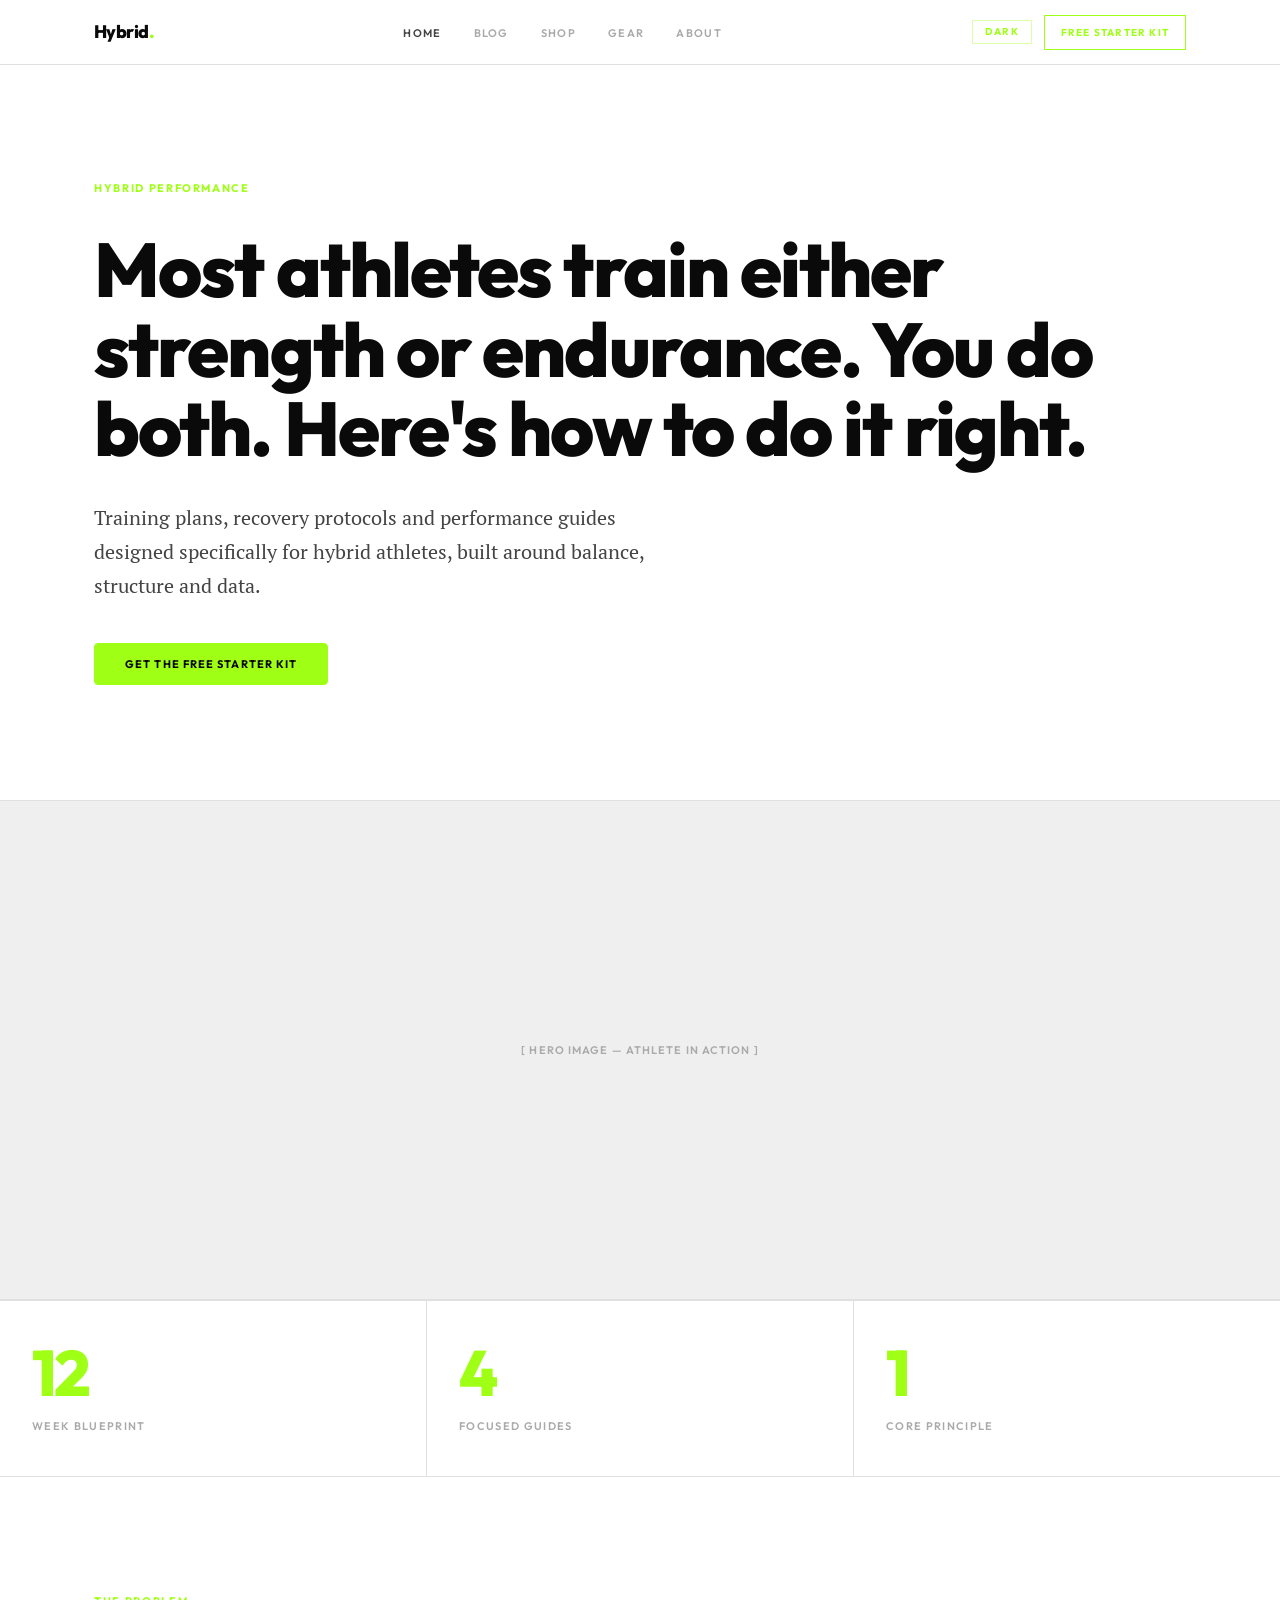
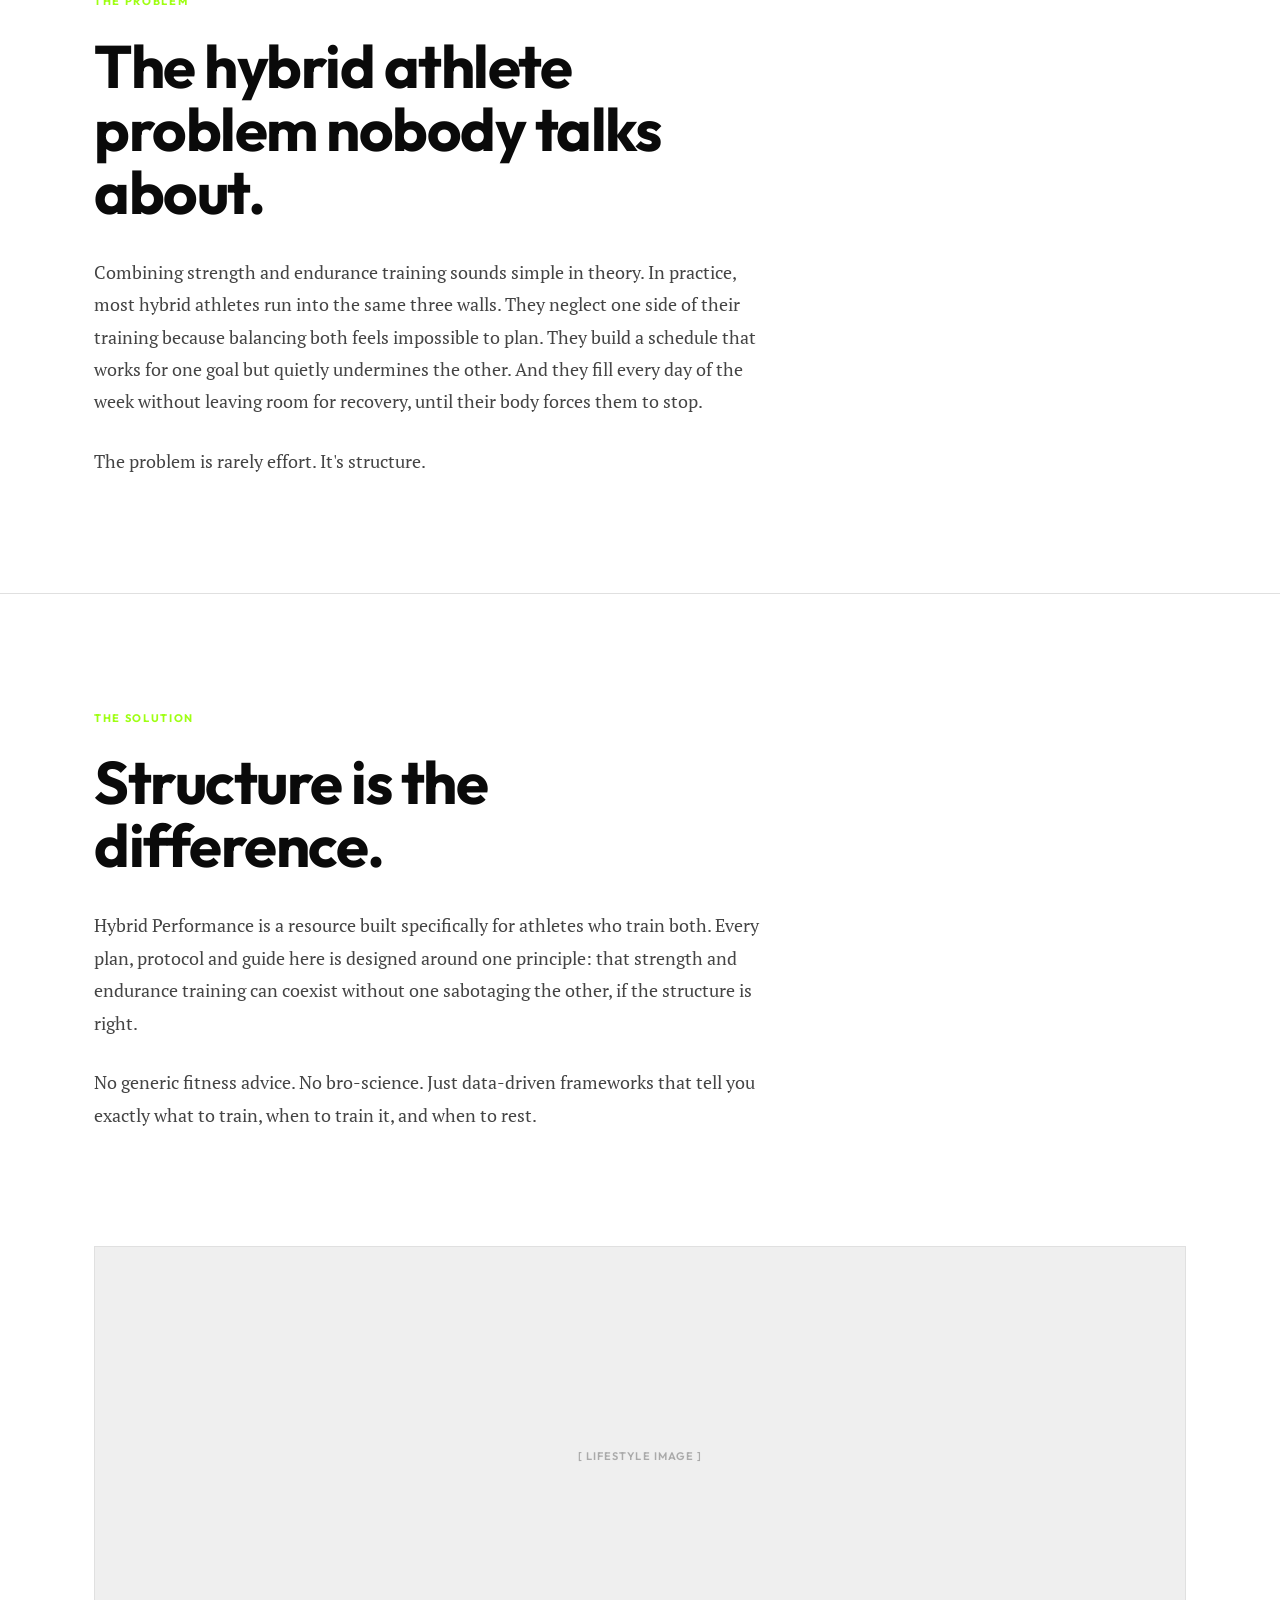
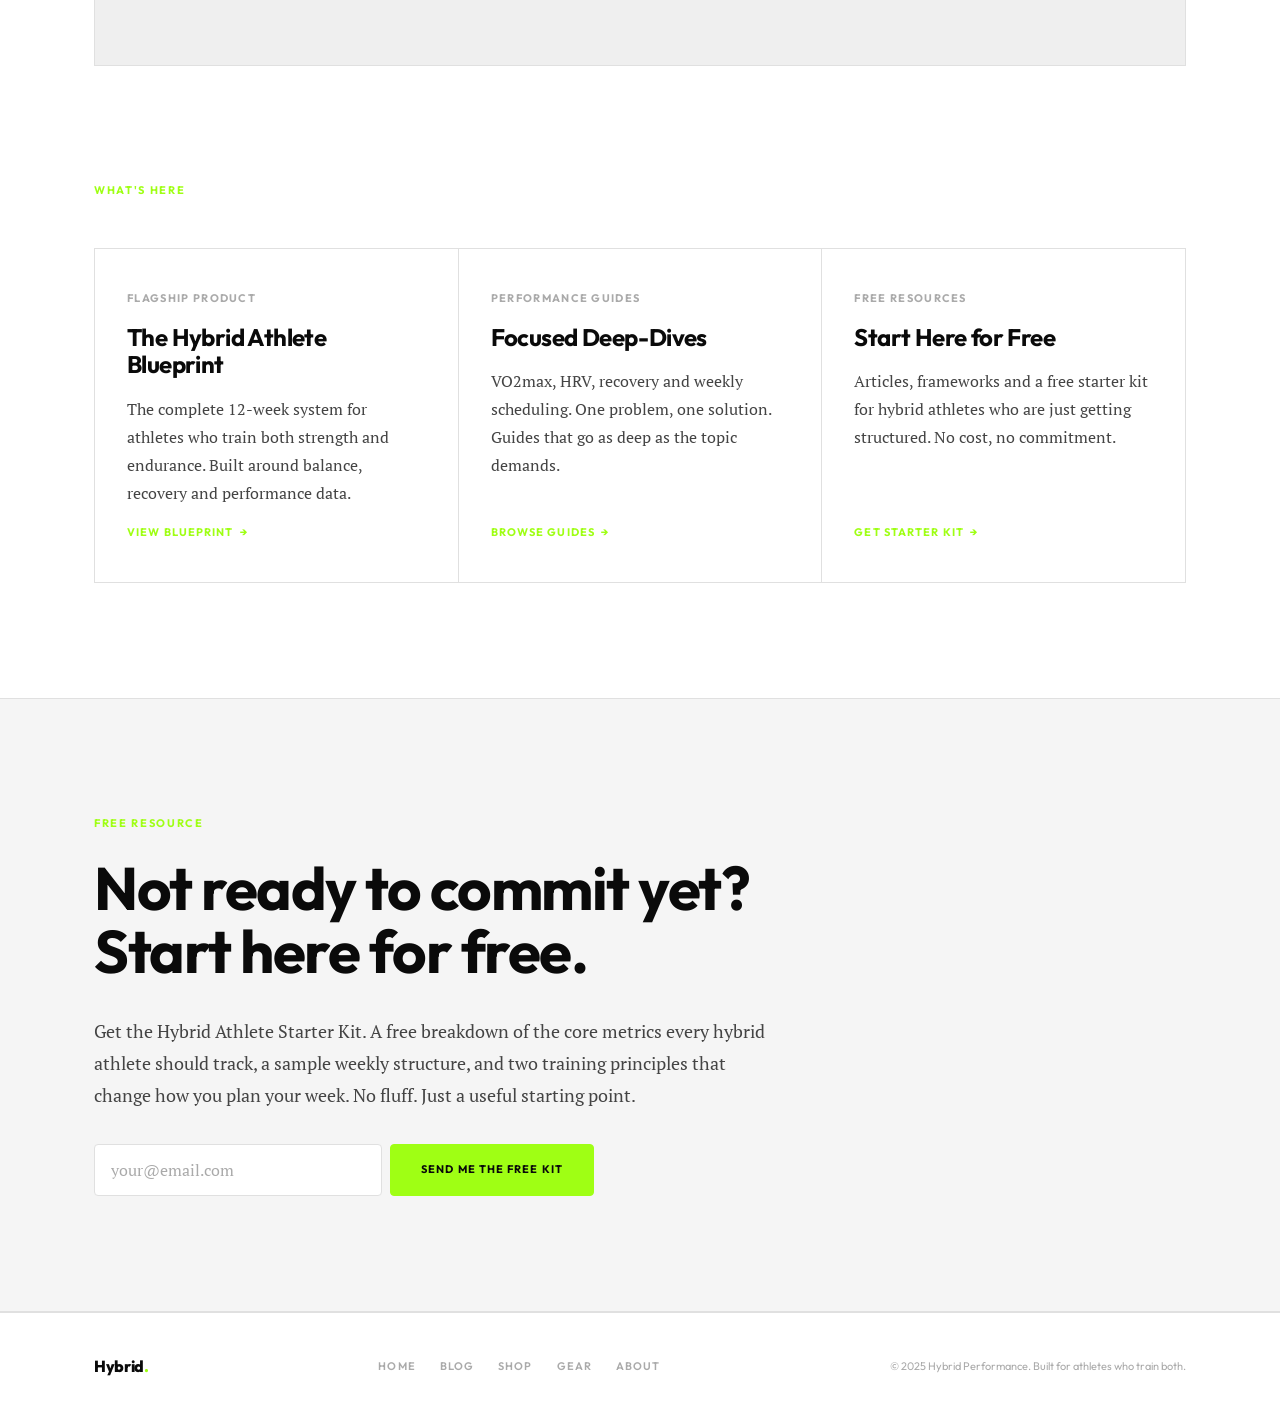
==== index.html @ dfc7a78e "Initial commit: Hybrid Performance website" ====
<!DOCTYPE html>
<html lang="en">
<head>
  <meta charset="UTF-8">
  <meta name="viewport" content="width=device-width, initial-scale=1.0">
  <title>Hybrid Performance — Train Strength & Endurance. Done Right.</title>
  <meta name="description" content="Training plans, recovery protocols and performance guides designed specifically for hybrid athletes. Built around balance, structure and data.">
  <meta name="robots" content="index, follow">
  <meta property="og:title" content="Hybrid Performance — Train Both. Do It Right.">
  <meta property="og:description" content="Training plans, recovery protocols and guides for hybrid athletes who combine strength and endurance.">
  <meta property="og:type" content="website">
  <link rel="canonical" href="https://hybridperformance.co/index.html">
  <link rel="preconnect" href="https://fonts.googleapis.com">
  <link rel="preconnect" href="https://fonts.gstatic.com" crossorigin>
  <link href="https://fonts.googleapis.com/css2?family=Outfit:wght@400;600;700;800&family=PT+Serif:ital,wght@0,400;1,400&display=swap" rel="stylesheet">
  <link rel="stylesheet" href="styles.css">
  <script>if(localStorage.getItem('hp-color-mode')==='dark')document.documentElement.classList.add('dark');</script>
</head>
<body>

  <nav class="nav" aria-label="Main navigation">
    <div class="nav-inner">
      <a href="index.html" class="nav-logo">Hybrid<span>.</span></a>
      <ul class="nav-links" role="list">
        <li><a href="index.html">Home</a></li>
        <li><a href="blog.html">Blog</a></li>
        <li><a href="shop.html">Shop</a></li>
        <li><a href="gear.html">Gear</a></li>
        <li><a href="about.html">About</a></li>
      </ul>
      <div class="nav-right">
        <button class="mode-toggle" aria-label="Toggle color mode">
          <span class="toggle-label-dark">DARK</span>
          <span class="toggle-label-light">LIGHT</span>
        </button>
        <a href="starter-kit.html" class="nav-cta">Free Starter Kit</a>
      </div>
      <button class="hamburger" aria-label="Open menu" aria-expanded="false">
        <span></span><span></span><span></span>
      </button>
    </div>
    <div class="nav-mobile">
      <a href="index.html">Home</a>
      <a href="blog.html">Blog</a>
      <a href="shop.html">Shop</a>
      <a href="gear.html">Gear</a>
      <a href="about.html">About</a>
      <div class="nav-mobile-bottom">
        <button class="mode-toggle" aria-label="Toggle color mode">
          <span class="toggle-label-dark">DARK</span>
          <span class="toggle-label-light">LIGHT</span>
        </button>
        <a href="starter-kit.html" class="nav-cta">Free Starter Kit</a>
      </div>
    </div>
  </nav>

  <!-- HERO -->
  <section class="hero">
    <div class="container">
      <span class="hero-label fade-in">Hybrid Performance</span>
      <h1 class="fade-in fade-in-delay-1">Most athletes train either strength or endurance. You do both. Here's how to do it right.</h1>
      <p class="fade-in fade-in-delay-2">Training plans, recovery protocols and performance guides designed specifically for hybrid athletes, built around balance, structure and data.</p>
      <a href="starter-kit.html" class="btn btn-primary fade-in fade-in-delay-3">Get the Free Starter Kit</a>
    </div>
  </section>

  <!-- HERO IMAGE PLACEHOLDER -->
  <div class="img-placeholder img-placeholder-hero fade-in" style="border-left:none;border-right:none;border-radius:0;">[ Hero Image — athlete in action ]</div>

  <!-- STATS -->
  <div class="stat-row fade-in">
    <div class="stat-item">
      <div class="stat-number">12</div>
      <div class="stat-label">Week Blueprint</div>
    </div>
    <div class="stat-item">
      <div class="stat-number">4</div>
      <div class="stat-label">Focused Guides</div>
    </div>
    <div class="stat-item">
      <div class="stat-number">1</div>
      <div class="stat-label">Core Principle</div>
    </div>
  </div>

  <!-- PROBLEM -->
  <section class="section">
    <div class="container">
      <div class="prose-section fade-in">
        <span class="section-label">The Problem</span>
        <h2>The hybrid athlete problem nobody talks about.</h2>
        <p>Combining strength and endurance training sounds simple in theory. In practice, most hybrid athletes run into the same three walls. They neglect one side of their training because balancing both feels impossible to plan. They build a schedule that works for one goal but quietly undermines the other. And they fill every day of the week without leaving room for recovery, until their body forces them to stop.</p>
        <br>
        <p>The problem is rarely effort. It's structure.</p>
      </div>
    </div>
  </section>

  <hr class="section-divider">

  <!-- SOLUTION -->
  <section class="section">
    <div class="container">
      <div class="prose-section fade-in">
        <span class="section-label">The Solution</span>
        <h2>Structure is the difference.</h2>
        <p>Hybrid Performance is a resource built specifically for athletes who train both. Every plan, protocol and guide here is designed around one principle: that strength and endurance training can coexist without one sabotaging the other, if the structure is right.</p>
        <br>
        <p>No generic fitness advice. No bro-science. Just data-driven frameworks that tell you exactly what to train, when to train it, and when to rest.</p>
      </div>
    </div>
  </section>

  <!-- LIFESTYLE IMAGE PLACEHOLDER -->
  <div class="container fade-in" style="padding-bottom: var(--space-section);">
    <div class="img-placeholder img-placeholder-wide">[ Lifestyle Image ]</div>
  </div>

  <!-- PRODUCT TEASER -->
  <section class="section" style="padding-top:0;">
    <div class="container">
      <span class="section-label fade-in">What's Here</span>
      <div class="card-grid">
        <a href="https://ekinci86.gumroad.com/l/vdzkp" target="_blank" rel="noopener noreferrer" class="card fade-in">
          <span class="card-label">Flagship Product</span>
          <h3>The Hybrid Athlete Blueprint</h3>
          <p>The complete 12-week system for athletes who train both strength and endurance. Built around balance, recovery and performance data.</p>
          <span class="btn-ghost">View Blueprint</span>
        </a>
        <a href="shop.html" class="card fade-in fade-in-delay-1">
          <span class="card-label">Performance Guides</span>
          <h3>Focused Deep-Dives</h3>
          <p>VO2max, HRV, recovery and weekly scheduling. One problem, one solution. Guides that go as deep as the topic demands.</p>
          <span class="btn-ghost">Browse Guides</span>
        </a>
        <a href="starter-kit.html" class="card fade-in fade-in-delay-2">
          <span class="card-label">Free Resources</span>
          <h3>Start Here for Free</h3>
          <p>Articles, frameworks and a free starter kit for hybrid athletes who are just getting structured. No cost, no commitment.</p>
          <span class="btn-ghost">Get Starter Kit</span>
        </a>
      </div>
    </div>
  </section>

  <!-- LEAD MAGNET -->
  <section class="section lead-section">
    <div class="container">
      <div class="prose-section fade-in">
        <span class="section-label">Free Resource</span>
        <h2>Not ready to commit yet? Start here for free.</h2>
        <p>Get the Hybrid Athlete Starter Kit. A free breakdown of the core metrics every hybrid athlete should track, a sample weekly structure, and two training principles that change how you plan your week. No fluff. Just a useful starting point.</p>
        <form class="lead-form" novalidate>
          <input type="email" placeholder="your@email.com" required aria-label="Email address">
          <button type="submit" class="btn btn-primary">Send me the free kit</button>
        </form>
      </div>
    </div>
  </section>

  <footer class="footer">
    <div class="footer-inner">
      <span class="footer-logo">Hybrid<span>.</span></span>
      <nav class="footer-nav" aria-label="Footer navigation">
        <a href="index.html">Home</a>
        <a href="blog.html">Blog</a>
        <a href="shop.html">Shop</a>
        <a href="gear.html">Gear</a>
        <a href="about.html">About</a>
      </nav>
      <span class="footer-copy">© 2025 Hybrid Performance. Built for athletes who train both.</span>
    </div>
  </footer>

  <script src="main.js"></script>
</body>
</html>
---- styles.css ----
/* ===== Custom Properties ===== */
:root {
  --bg-primary: #ffffff;
  --bg-secondary: #f5f5f5;
  --bg-card: #efefef;
  --text-primary: #0a0a0a;
  --text-secondary: #444444;
  --accent: #9fff14;
  --accent-text: #0a0a0a;
  --border: #e0e0e0;
  --text-faint: #aaaaaa;
  --border-strong: #cccccc;
  --nav-bg: rgba(255, 255, 255, 0.96);

  --font-display: 'Outfit', sans-serif;
  --font-body: 'PT Serif', serif;

  --text-xs: 0.6875rem;
  --text-sm: 0.8125rem;
  --text-base: 1rem;
  --text-lg: 1.125rem;
  --text-xl: 1.25rem;
  --text-2xl: 1.5rem;
  --text-3xl: 2rem;
  --text-4xl: clamp(2rem, 3.5vw, 2.75rem);
  --text-5xl: clamp(2.25rem, 5vw, 3.75rem);
  --text-hero: clamp(2.5rem, 6vw, 4.75rem);

  --space-2: 0.5rem;
  --space-3: 0.75rem;
  --space-4: 1rem;
  --space-6: 1.5rem;
  --space-8: 2rem;
  --space-10: 2.5rem;
  --space-12: 3rem;
  --space-16: 4rem;
  --space-20: 5rem;
  --space-section: clamp(5rem, 9vw, 9rem);

  --max-width: 1140px;
  --max-width-text: 680px;
  --duration-fast: 140ms;
  --duration-normal: 280ms;
  --ease-out: cubic-bezier(0.16, 1, 0.3, 1);
}

html.dark {
  --bg-primary: #0a0a0a;
  --bg-secondary: #141414;
  --bg-card: #1a1a1a;
  --text-primary: #f0f0f0;
  --text-secondary: #999999;
  --accent: #9fff14;
  --accent-text: #0a0a0a;
  --border: #2a2a2a;
  --text-faint: #555555;
  --border-strong: #383838;
  --nav-bg: rgba(10, 10, 10, 0.96);
}

/* ===== Reset ===== */
*, *::before, *::after { box-sizing: border-box; margin: 0; padding: 0; }
html { scroll-behavior: smooth; }

body {
  background-color: var(--bg-primary);
  color: var(--text-primary);
  font-family: var(--font-body);
  font-size: var(--text-base);
  line-height: 1.7;
  -webkit-font-smoothing: antialiased;
  -moz-osx-font-smoothing: grayscale;
  transition: background-color 0.2s, color 0.2s;
}

img { max-width: 100%; display: block; }
a { color: inherit; text-decoration: none; }
ul, ol { list-style: none; }

/* ===== Typography ===== */
h1, h2, h3, h4, h5, h6 {
  font-family: var(--font-display);
  line-height: 1.05;
  letter-spacing: -0.025em;
  color: var(--text-primary);
}
h1 { font-size: var(--text-hero); font-weight: 800; }
h2 { font-size: var(--text-5xl); font-weight: 700; }
h3 { font-size: var(--text-3xl); font-weight: 700; }
h4 { font-size: var(--text-xl); font-weight: 600; }

p { font-size: var(--text-base); line-height: 1.75; color: var(--text-secondary); }
strong { color: var(--text-primary); font-weight: 600; }

/* ===== Layout ===== */
.container { max-width: var(--max-width); margin: 0 auto; padding: 0 var(--space-6); }
.section { padding: var(--space-section) 0; }

/* ===== Image Placeholders ===== */
.img-placeholder {
  background-color: var(--bg-card);
  border: 1px solid var(--border);
  display: flex;
  align-items: center;
  justify-content: center;
  font-family: var(--font-display);
  font-size: 11px;
  font-weight: 600;
  letter-spacing: 0.1em;
  text-transform: uppercase;
  color: var(--text-faint);
  user-select: none;
  width: 100%;
  transition: background-color 0.2s, border-color 0.2s;
}
.img-placeholder-hero    { height: 500px; }
.img-placeholder-wide    { height: 420px; }
.img-placeholder-product { height: 200px; }
.img-placeholder-thumb   { aspect-ratio: 16/9; min-height: 180px; }
.img-placeholder-portrait { height: 460px; }
.img-placeholder-article { height: 460px; }
.img-placeholder-inline  { height: 300px; }

/* ===== Nav ===== */
.nav {
  position: fixed; top: 0; left: 0; right: 0; z-index: 100;
  background-color: var(--nav-bg);
  backdrop-filter: blur(14px);
  -webkit-backdrop-filter: blur(14px);
  border-bottom: 1px solid var(--border);
  transition: background-color 0.2s, border-color 0.2s;
}

.nav-inner {
  display: flex; align-items: center; justify-content: space-between;
  height: 64px; max-width: var(--max-width); margin: 0 auto;
  padding: 0 var(--space-6); gap: var(--space-4);
}

.nav-logo {
  font-family: var(--font-display); font-weight: 800;
  font-size: var(--text-lg); letter-spacing: -0.03em;
  color: var(--text-primary); flex-shrink: 0;
}
.nav-logo span { color: var(--accent); }

.nav-links {
  display: flex; gap: var(--space-8); align-items: center;
  flex: 1; justify-content: center;
}
.nav-links a {
  font-family: var(--font-display); font-size: 11px; font-weight: 600;
  color: var(--text-faint); transition: color var(--duration-fast);
  letter-spacing: 0.12em; text-transform: uppercase;
}
.nav-links a:hover { color: var(--text-primary); }
.nav-links a.active { color: var(--text-secondary); }

.nav-right {
  display: flex; align-items: center; gap: var(--space-3); flex-shrink: 0;
}

.mode-toggle {
  background: none; cursor: pointer;
  font-family: var(--font-display); font-size: 10px; font-weight: 700;
  letter-spacing: 0.12em; text-transform: uppercase; color: var(--accent);
  padding: 0.4rem 0.75rem;
  border: 1px solid rgba(159, 255, 20, 0.35);
  transition: background-color var(--duration-fast);
  line-height: 1;
}
.mode-toggle:hover { background-color: rgba(159, 255, 20, 0.1); }

/* In light mode: show "DARK" label. In dark mode: show "LIGHT" label */
.toggle-label-light { display: none; }
.toggle-label-dark  { display: inline; }
html.dark .toggle-label-light { display: inline; }
html.dark .toggle-label-dark  { display: none; }

.nav-cta {
  font-family: var(--font-display); font-size: 10px; font-weight: 700;
  letter-spacing: 0.12em; text-transform: uppercase; color: var(--accent);
  padding: 0.5rem 1rem; border: 1px solid var(--accent);
  transition: background-color var(--duration-fast), color var(--duration-fast);
  white-space: nowrap;
}
.nav-cta:hover { background-color: var(--accent); color: var(--accent-text); }

.hamburger {
  display: none; flex-direction: column; gap: 5px;
  cursor: pointer; padding: var(--space-2); background: none; border: none;
}
.hamburger span {
  display: block; width: 22px; height: 1.5px;
  background-color: var(--text-primary);
  transition: transform var(--duration-normal) var(--ease-out), opacity var(--duration-fast);
}
.hamburger.open span:nth-child(1) { transform: translateY(6.5px) rotate(45deg); }
.hamburger.open span:nth-child(2) { opacity: 0; }
.hamburger.open span:nth-child(3) { transform: translateY(-6.5px) rotate(-45deg); }

.nav-mobile {
  display: none; flex-direction: column;
  background-color: var(--bg-primary); border-top: 1px solid var(--border);
  padding: var(--space-8) var(--space-6) var(--space-6); gap: 0;
  transition: background-color 0.2s;
}
.nav-mobile.open { display: flex; }
.nav-mobile a {
  font-family: var(--font-display); font-size: var(--text-2xl); font-weight: 700;
  color: var(--text-faint); transition: color var(--duration-fast);
  padding: var(--space-4) 0; border-bottom: 1px solid var(--border);
}
.nav-mobile a:hover { color: var(--text-primary); }

.nav-mobile-bottom {
  padding-top: var(--space-6);
  display: flex; gap: var(--space-3); align-items: center;
}

/* ===== Buttons ===== */
.btn {
  display: inline-block; font-family: var(--font-display);
  font-size: 11px; font-weight: 700; letter-spacing: 0.1em;
  text-transform: uppercase; cursor: pointer; line-height: 1;
  white-space: nowrap; padding: 0.9rem 1.875rem; border-radius: 4px;
  transition: filter var(--duration-fast), background-color var(--duration-fast),
              color var(--duration-fast), border-color var(--duration-fast);
  border: 1px solid transparent;
}
.btn-primary { background-color: var(--accent); color: var(--accent-text); border-color: var(--accent); }
.btn-primary:hover { filter: brightness(0.91); }
.btn-outline { background-color: transparent; color: var(--accent); border-color: var(--accent); }
.btn-outline:hover { background-color: var(--accent); color: var(--accent-text); }
.btn-ghost {
  background: none; border: none; border-radius: 0; padding: 0;
  font-family: var(--font-display); font-size: 11px; font-weight: 700;
  letter-spacing: 0.1em; text-transform: uppercase; color: var(--accent);
  display: inline-flex; align-items: center; gap: 0.4rem; cursor: pointer;
}
.btn-ghost::after { content: '→'; }

/* ===== Section label ===== */
.section-label {
  font-family: var(--font-display); font-size: 11px; font-weight: 700;
  letter-spacing: 0.15em; text-transform: uppercase; color: var(--accent);
  margin-bottom: var(--space-6); display: block;
}
.section-divider { border: none; border-top: 1px solid var(--border); }

/* ===== Hero ===== */
.hero { padding: calc(64px + var(--space-section)) 0 var(--space-section); }
.hero-label {
  font-family: var(--font-display); font-size: 11px; font-weight: 700;
  letter-spacing: 0.15em; text-transform: uppercase; color: var(--accent);
  margin-bottom: var(--space-8); display: block;
}
.hero h1 { margin-bottom: var(--space-8); max-width: 20ch; }
.hero p { font-family: var(--font-body); font-size: var(--text-xl); max-width: 54ch; margin-bottom: var(--space-10); line-height: 1.7; }

/* ===== Prose ===== */
.prose-section { max-width: var(--max-width-text); }
.prose-section h2 { margin-bottom: var(--space-8); }
.prose-section p { font-family: var(--font-body); font-size: var(--text-lg); line-height: 1.8; }

/* ===== Stat row ===== */
.stat-row {
  display: grid; grid-template-columns: repeat(3, 1fr);
  gap: 1px; background-color: var(--border);
  border-top: 1px solid var(--border); border-bottom: 1px solid var(--border);
}
.stat-item { background-color: var(--bg-primary); padding: var(--space-10) var(--space-8); transition: background-color 0.2s; }
.stat-number {
  font-family: var(--font-display); font-size: clamp(2.5rem, 5vw, 4rem);
  font-weight: 800; color: var(--accent); letter-spacing: -0.04em; line-height: 1; margin-bottom: var(--space-3);
}
.stat-label { font-family: var(--font-display); font-size: 11px; color: var(--text-faint); text-transform: uppercase; letter-spacing: 0.12em; font-weight: 600; }

/* ===== Card grid (3-col) ===== */
.card-grid {
  display: grid; grid-template-columns: repeat(3, 1fr);
  gap: 1px; background-color: var(--border);
  border: 1px solid var(--border); margin-top: var(--space-12);
}
.card {
  background-color: var(--bg-primary); padding: var(--space-10) var(--space-8);
  display: flex; flex-direction: column; gap: var(--space-4);
  transition: background-color var(--duration-fast);
}
.card:hover { background-color: var(--bg-secondary); }
.card-label {
  font-family: var(--font-display); font-size: 11px; font-weight: 700;
  letter-spacing: 0.12em; text-transform: uppercase; color: var(--text-faint);
}
.card h3 { font-size: var(--text-2xl); line-height: 1.15; }
.card p { flex: 1; font-size: var(--text-base); font-family: var(--font-body); }

/* ===== Product cards ===== */
.product-grid { display: grid; grid-template-columns: repeat(auto-fill, minmax(260px, 1fr)); gap: var(--space-6); }
.product-card {
  background-color: var(--bg-card); border: 1px solid var(--border);
  display: flex; flex-direction: column; overflow: hidden;
  transition: border-color var(--duration-fast);
}
.product-card:hover { border-color: var(--border-strong); }
.product-card-body {
  padding: var(--space-6); display: flex; flex-direction: column; gap: var(--space-4); flex: 1;
}
.product-card-name { font-family: var(--font-display); font-size: var(--text-xl); font-weight: 700; color: var(--text-primary); line-height: 1.2; }
.product-card-desc { font-family: var(--font-body); font-size: var(--text-base); color: var(--text-secondary); flex: 1; line-height: 1.65; }
.product-card-price { font-family: var(--font-display); font-size: var(--text-3xl); font-weight: 800; color: var(--text-primary); letter-spacing: -0.03em; }

/* ===== Lead section ===== */
.lead-section { background-color: var(--bg-secondary); border-top: 1px solid var(--border); border-bottom: 1px solid var(--border); }
.lead-form { display: flex; gap: var(--space-2); max-width: 500px; margin-top: var(--space-8); flex-wrap: wrap; }
.lead-form input[type="email"] {
  flex: 1; min-width: 200px; background-color: var(--bg-primary);
  border: 1px solid var(--border); color: var(--text-primary);
  padding: 0.875rem var(--space-4); font-family: var(--font-body);
  font-size: var(--text-base); outline: none; border-radius: 4px;
  transition: border-color var(--duration-fast);
}
.lead-form input[type="email"]::placeholder { color: var(--text-faint); }
.lead-form input[type="email"]:focus { border-color: var(--accent); }

/* ===== Module list ===== */
.module-list { display: flex; flex-direction: column; gap: 1px; background-color: var(--border); border: 1px solid var(--border); margin-top: var(--space-8); }
.module-item {
  background-color: var(--bg-primary); padding: var(--space-8);
  display: grid; grid-template-columns: 3rem 1fr; gap: var(--space-4); align-items: start;
  transition: background-color var(--duration-fast);
}
.module-item:hover { background-color: var(--bg-secondary); }
.module-number { font-family: var(--font-display); font-size: 11px; font-weight: 700; color: var(--accent); letter-spacing: 0.08em; padding-top: 0.2rem; }
.module-content h4 { font-family: var(--font-display); font-size: var(--text-lg); margin-bottom: var(--space-2); font-weight: 700; color: var(--text-primary); }
.module-content p { font-family: var(--font-body); font-size: var(--text-sm); line-height: 1.7; }

/* ===== For you list ===== */
.for-you-list { display: flex; flex-direction: column; gap: var(--space-4); max-width: var(--max-width-text); margin-top: var(--space-8); }
.for-you-list li { font-family: var(--font-body); font-size: var(--text-lg); color: var(--text-secondary); padding-left: var(--space-8); position: relative; line-height: 1.65; }
.for-you-list li::before { content: ''; position: absolute; left: 0; top: 0.7em; width: 16px; height: 1.5px; background-color: var(--accent); }

/* ===== Notes list ===== */
.notes-list { display: flex; flex-direction: column; gap: var(--space-6); max-width: var(--max-width-text); margin-top: var(--space-8); }
.notes-list li { font-family: var(--font-body); font-size: var(--text-base); color: var(--text-secondary); line-height: 1.8; border-left: 2px solid var(--border); padding-left: var(--space-6); }

/* ===== Price badge ===== */
.price-badge { display: flex; align-items: baseline; gap: var(--space-4); flex-wrap: wrap; margin-bottom: var(--space-10); }
.price-amount { font-family: var(--font-display); font-size: var(--text-5xl); font-weight: 800; color: var(--text-primary); letter-spacing: -0.04em; }
.price-note { font-family: var(--font-display); font-size: var(--text-sm); color: var(--text-faint); }

/* ===== Blog ===== */
.blog-list { border-top: 1px solid var(--border); }
.blog-card { display: block; padding-bottom: var(--space-10); border-bottom: 1px solid var(--border); margin-top: var(--space-10); cursor: pointer; }
.blog-card:first-child { margin-top: 0; padding-top: var(--space-2); }
.blog-card-content { margin-top: var(--space-6); }
.blog-card-label { font-family: var(--font-display); font-size: 11px; font-weight: 700; letter-spacing: 0.12em; text-transform: uppercase; color: var(--accent); margin-bottom: var(--space-3); display: block; }
.blog-card-title { font-family: var(--font-display); font-size: var(--text-2xl); font-weight: 700; line-height: 1.15; letter-spacing: -0.02em; margin-bottom: var(--space-4); color: var(--text-primary); transition: color var(--duration-fast); }
.blog-card:hover .blog-card-title { color: var(--accent); }
.blog-card p { font-family: var(--font-body); font-size: var(--text-base); max-width: 60ch; }

/* ===== Article ===== */
.article-header { padding: calc(64px + var(--space-section)) 0 var(--space-section); border-bottom: 1px solid var(--border); }
.article-meta { display: flex; gap: var(--space-4); margin-bottom: var(--space-8); font-family: var(--font-display); font-size: 11px; font-weight: 700; letter-spacing: 0.1em; text-transform: uppercase; color: var(--text-faint); flex-wrap: wrap; }
.article-meta span:first-child { color: var(--accent); }
.article-header h1 { font-size: clamp(2rem, 4.5vw, 3.25rem); max-width: 22ch; margin-bottom: var(--space-6); }
.article-lead { font-family: var(--font-body); font-size: var(--text-xl); color: var(--text-secondary); max-width: 56ch; line-height: 1.65; }
.article-body { max-width: 680px; padding: var(--space-section) 0; }
.article-body h2 { font-size: var(--text-3xl); margin-top: var(--space-16); margin-bottom: var(--space-6); }
.article-body p { font-family: var(--font-body); font-size: var(--text-lg); line-height: 1.85; margin-bottom: var(--space-6); max-width: none; }
.article-body ul, .article-body ol { margin-bottom: var(--space-6); padding-left: var(--space-6); list-style: disc; }
.article-body li { font-family: var(--font-body); font-size: var(--text-lg); color: var(--text-secondary); line-height: 1.75; margin-bottom: var(--space-2); }

/* ===== Content upgrade ===== */
.content-upgrade { background-color: var(--bg-card); border: 1px solid var(--border); border-left: 3px solid var(--accent); padding: var(--space-8); margin-top: var(--space-16); }
.content-upgrade .section-label { margin-bottom: var(--space-4); }
.content-upgrade h3 { font-size: var(--text-2xl); margin-bottom: var(--space-4); }
.content-upgrade p { font-family: var(--font-body); font-size: var(--text-lg); margin-bottom: var(--space-6); max-width: none; }

/* ===== Page header ===== */
.page-header { padding: calc(64px + var(--space-section)) 0 var(--space-section); border-bottom: 1px solid var(--border); margin-bottom: var(--space-section); }
.page-header h1 { margin-bottom: var(--space-4); }
.page-header p { font-family: var(--font-body); font-size: var(--text-xl); max-width: 52ch; }

/* ===== Product hero ===== */
.product-hero { padding: calc(64px + var(--space-section)) 0 var(--space-section); border-bottom: 1px solid var(--border); margin-bottom: var(--space-section); }
.product-hero h1 { font-size: var(--text-5xl); max-width: 18ch; margin-bottom: var(--space-6); }
.product-hero .subheadline { font-family: var(--font-body); font-size: var(--text-xl); color: var(--text-secondary); max-width: 54ch; margin-bottom: var(--space-10); line-height: 1.65; }

/* ===== Gear ===== */
.gear-section { margin-bottom: var(--space-section); }
.gear-section-header { display: flex; align-items: baseline; gap: var(--space-4); margin-bottom: var(--space-8); padding-bottom: var(--space-4); border-bottom: 1px solid var(--border); }
.gear-section-header h3 { font-size: var(--text-2xl); }
.gear-section-number { font-family: var(--font-display); font-size: 11px; font-weight: 700; letter-spacing: 0.1em; color: var(--text-faint); text-transform: uppercase; }
.gear-grid { display: grid; grid-template-columns: repeat(auto-fill, minmax(240px, 1fr)); gap: var(--space-4); }
.gear-card { background-color: var(--bg-card); border: 1px solid var(--border); padding: var(--space-6); display: flex; flex-direction: column; gap: var(--space-3); transition: border-color var(--duration-fast); }
.gear-card:hover { border-color: var(--border-strong); }
.gear-card-name { font-family: var(--font-display); font-size: var(--text-lg); font-weight: 700; color: var(--text-primary); line-height: 1.2; }
.gear-card-desc { font-family: var(--font-body); font-size: var(--text-sm); color: var(--text-secondary); flex: 1; line-height: 1.65; }
.affiliate-disclaimer { font-family: var(--font-body); font-size: var(--text-xs); color: var(--text-faint); border-top: 1px solid var(--border); padding-top: var(--space-6); margin-top: var(--space-section); line-height: 1.7; }

/* ===== Closing CTA ===== */
.closing-cta { text-align: center; max-width: 580px; margin: 0 auto; padding: var(--space-section) 0; border-top: 1px solid var(--border); }
.closing-cta p { font-family: var(--font-body); font-size: var(--text-xl); margin-bottom: var(--space-10); max-width: none; }

/* ===== About ===== */
.about-body { max-width: var(--max-width-text); }
.about-body p { font-family: var(--font-body); font-size: var(--text-lg); line-height: 1.85; margin-bottom: var(--space-8); max-width: none; }
.about-body p:last-child { margin-bottom: 0; }

/* ===== Starter kit ===== */
.starterkit-page { min-height: 100vh; display: flex; align-items: center; justify-content: center; padding: var(--space-section) var(--space-6); flex-direction: column; gap: var(--space-section); }
.starterkit-inner { max-width: 540px; width: 100%; text-align: center; }
.starterkit-inner .hero-label { display: block; text-align: center; margin-bottom: var(--space-10); }
.starterkit-inner h1 { font-size: clamp(2.5rem, 6vw, 4rem); margin-bottom: var(--space-6); }
.starterkit-inner > p { font-family: var(--font-body); font-size: var(--text-xl); margin-bottom: var(--space-10); max-width: none; }
.starterkit-inner .lead-form { max-width: 100%; justify-content: center; }
.fine-print { font-family: var(--font-display); font-size: 11px; color: var(--text-faint); margin-top: var(--space-4); letter-spacing: 0.05em; }

/* ===== Footer ===== */
.footer { border-top: 1px solid var(--border); padding: var(--space-10) 0; background-color: var(--bg-primary); transition: background-color 0.2s, border-color 0.2s; }
.footer-inner { display: flex; align-items: center; justify-content: space-between; gap: var(--space-6); flex-wrap: wrap; max-width: var(--max-width); margin: 0 auto; padding: 0 var(--space-6); }
.footer-logo { font-family: var(--font-display); font-weight: 800; font-size: var(--text-base); color: var(--text-primary); letter-spacing: -0.02em; }
.footer-logo span { color: var(--accent); }
.footer-nav { display: flex; gap: var(--space-6); }
.footer-nav a { font-family: var(--font-display); font-size: 11px; font-weight: 600; color: var(--text-faint); text-transform: uppercase; letter-spacing: 0.1em; transition: color var(--duration-fast); }
.footer-nav a:hover { color: var(--text-secondary); }
.footer-copy { font-family: var(--font-display); font-size: 11px; color: var(--text-faint); }

/* ===== Fade-in ===== */
.fade-in { opacity: 0; transform: translateY(24px); transition: opacity 0.6s var(--ease-out), transform 0.6s var(--ease-out); }
.fade-in.visible { opacity: 1; transform: translateY(0); }
.fade-in-delay-1 { transition-delay: 0.1s; }
.fade-in-delay-2 { transition-delay: 0.2s; }
.fade-in-delay-3 { transition-delay: 0.3s; }

/* ===== Responsive ===== */
@media (max-width: 900px) {
  .card-grid { grid-template-columns: 1fr; }
  .stat-row { grid-template-columns: 1fr; }
}
@media (max-width: 768px) {
  .nav-links, .nav-right { display: none; }
  .hamburger { display: flex; }
  .module-item { grid-template-columns: 1fr; gap: var(--space-2); }
  .footer-inner { flex-direction: column; align-items: flex-start; gap: var(--space-4); }
  .footer-nav { flex-wrap: wrap; gap: var(--space-4); }
  .img-placeholder-hero { height: 280px; }
  .img-placeholder-article { height: 260px; }
  .img-placeholder-wide { height: 240px; }
}
@media (max-width: 520px) {
  .lead-form { flex-direction: column; }
  .lead-form input, .lead-form .btn { width: 100%; }
  .price-badge { flex-direction: column; align-items: flex-start; }
  .product-grid { grid-template-columns: 1fr; }
}
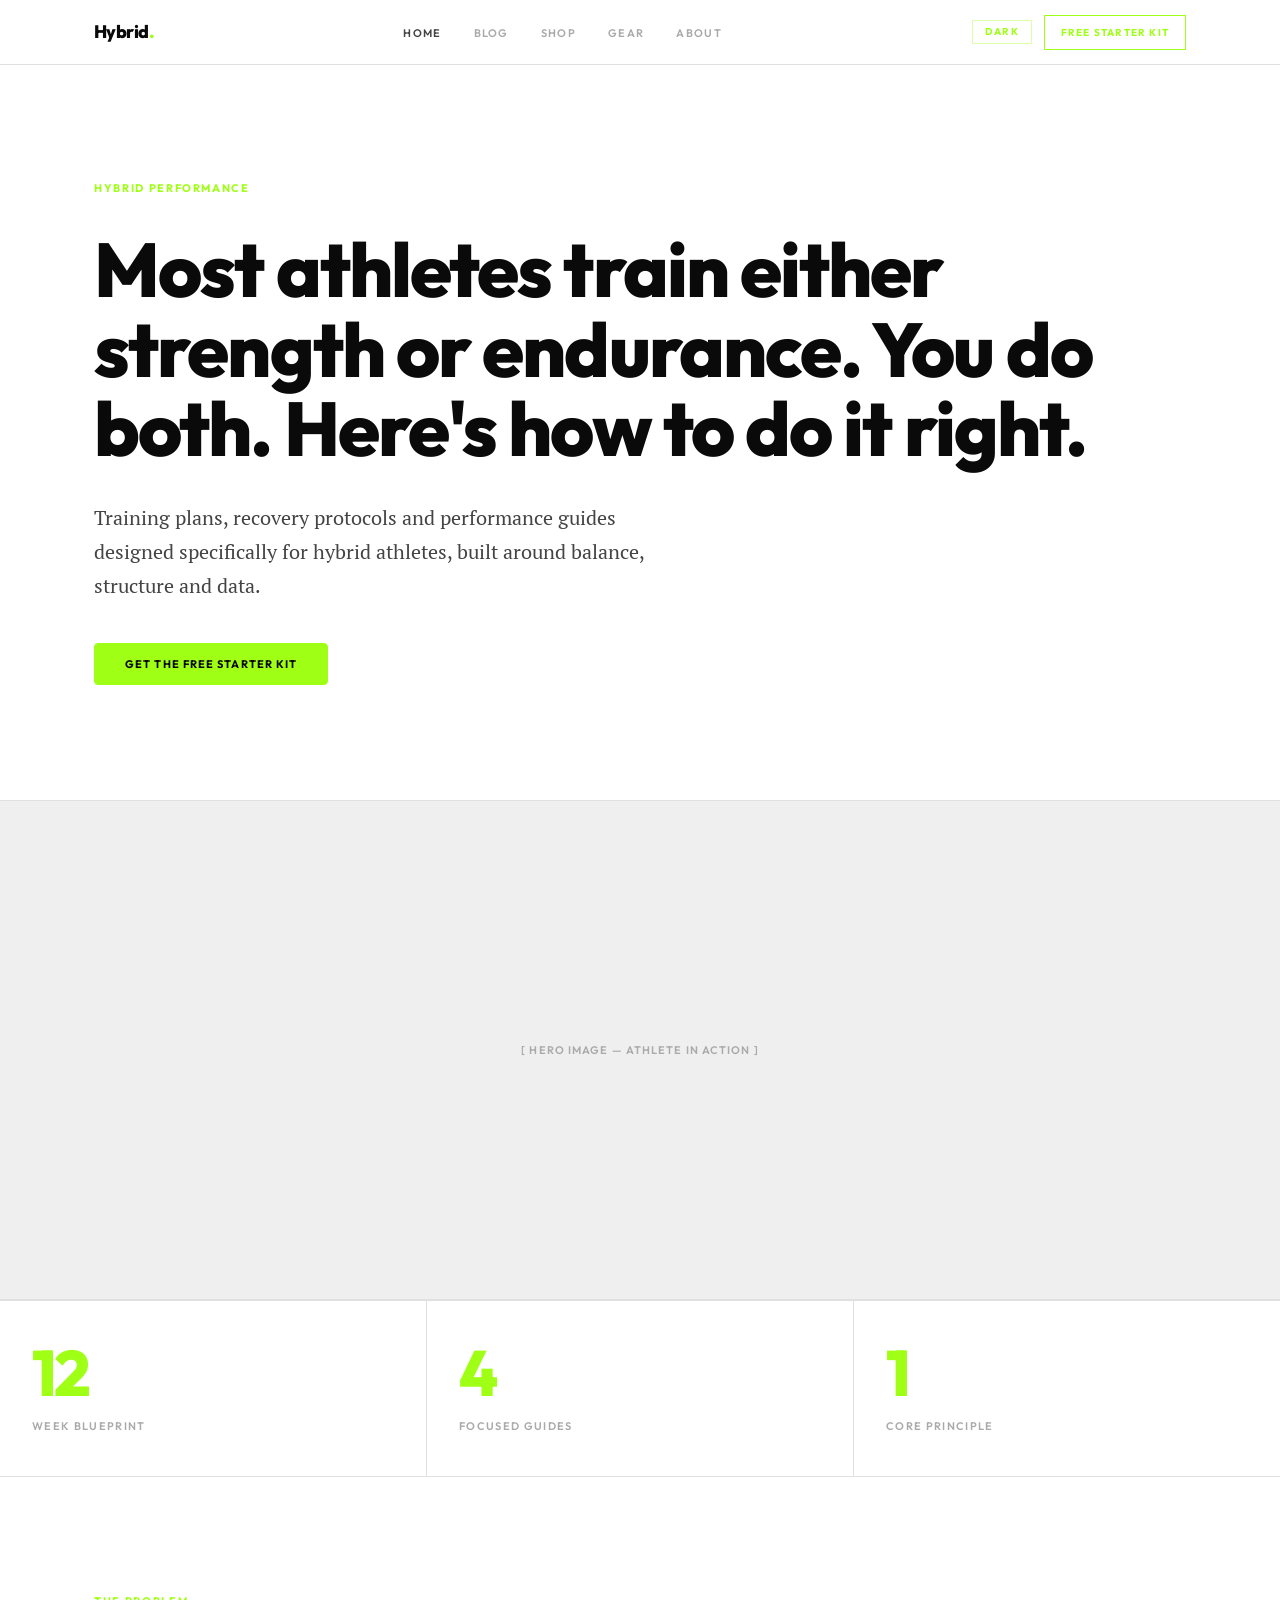
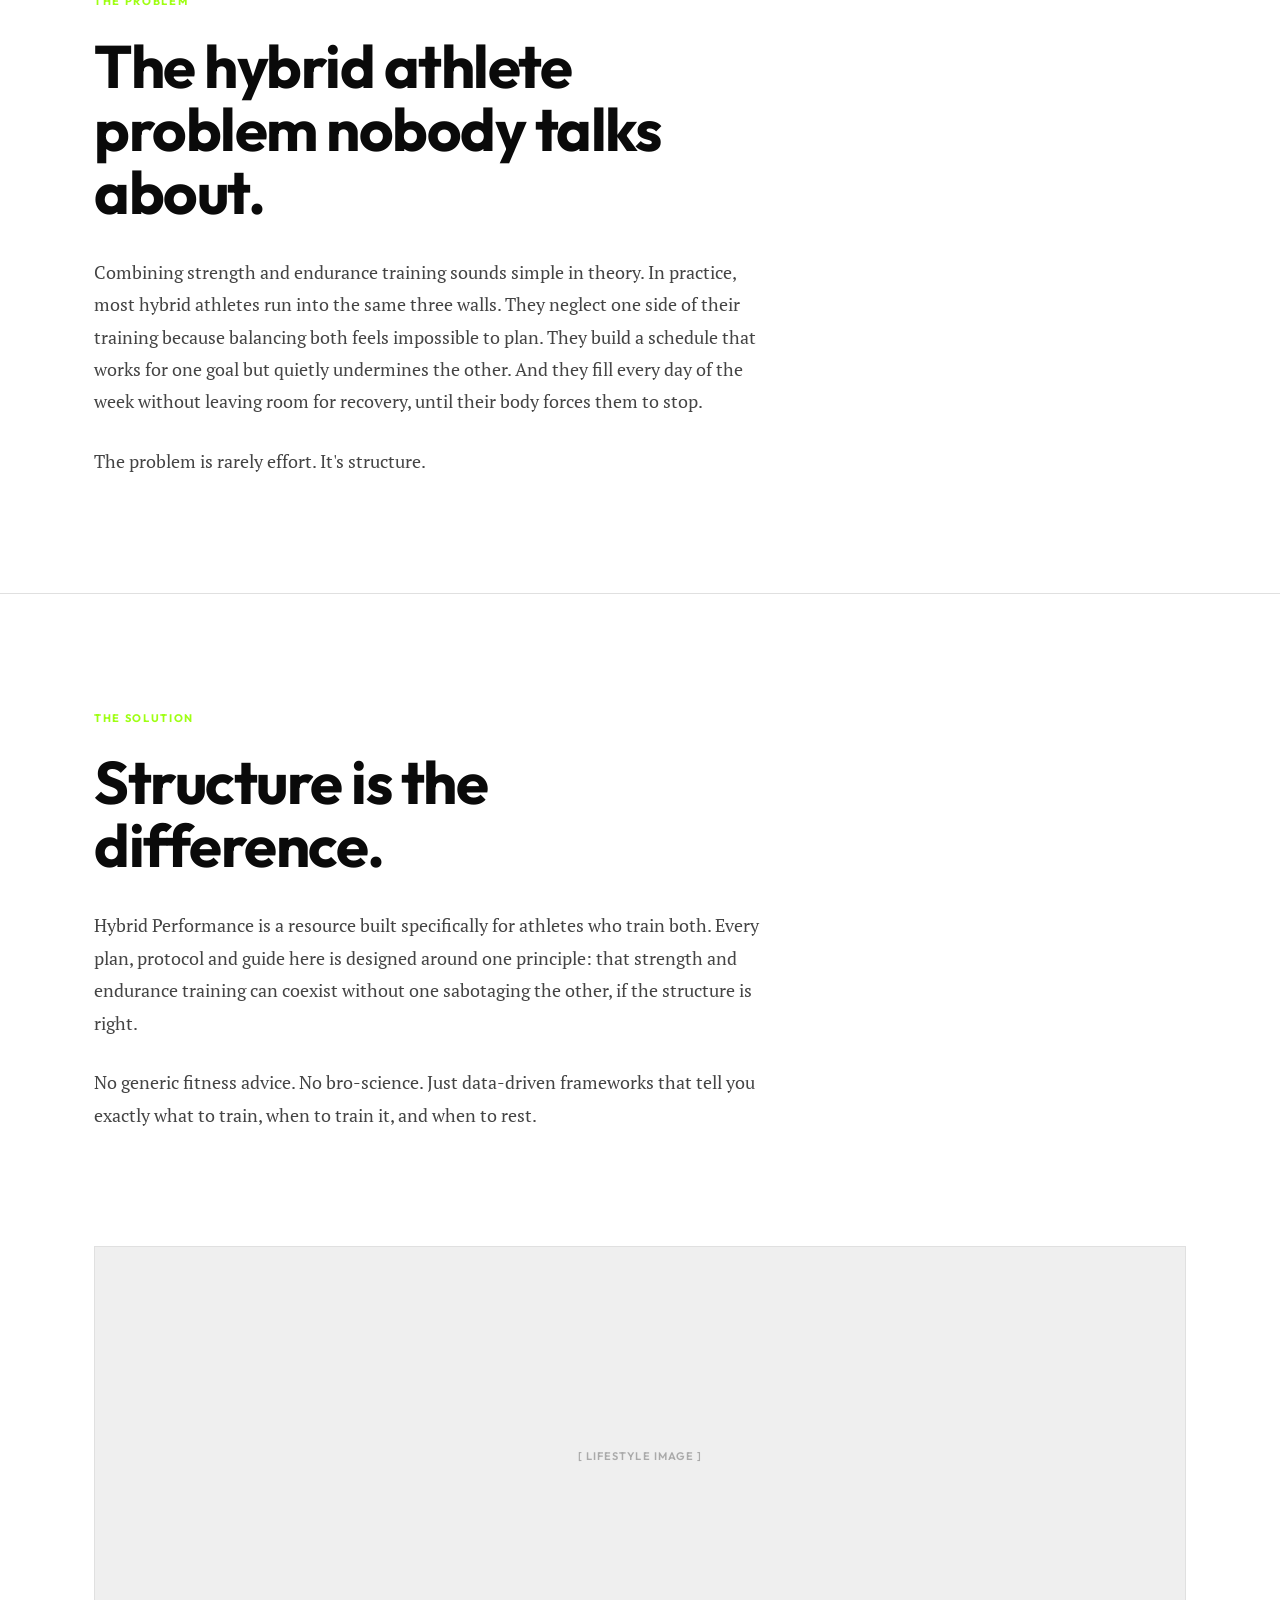
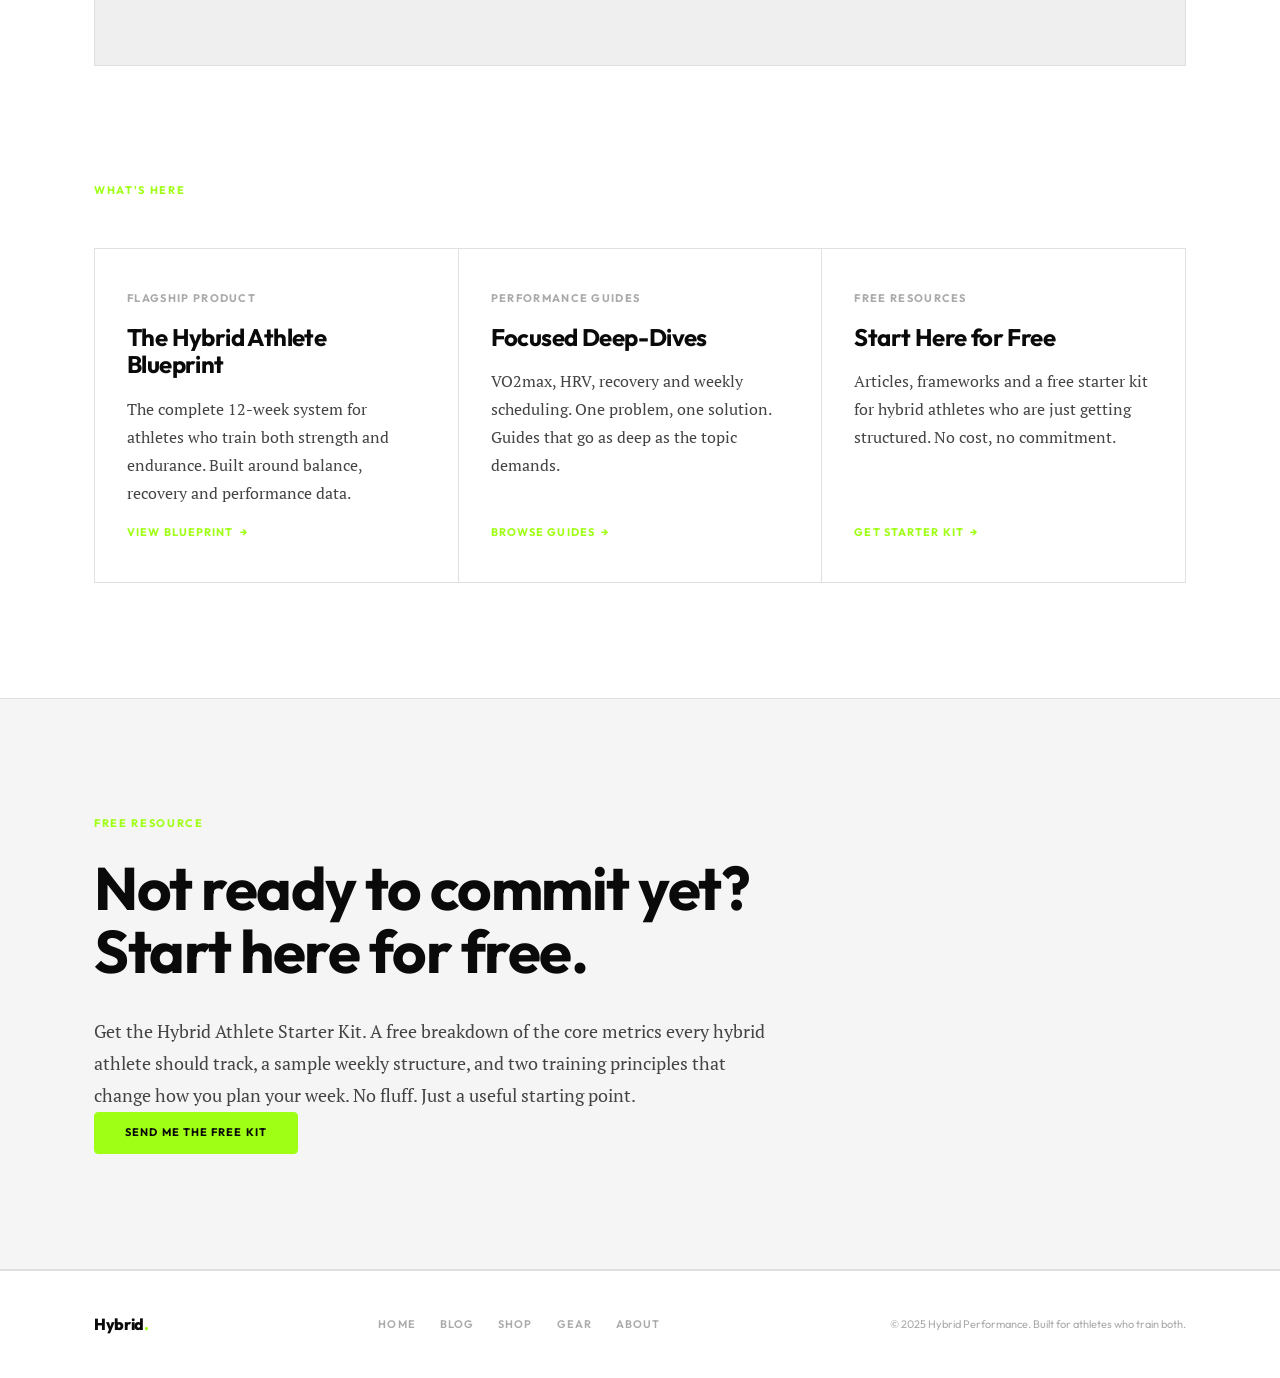
==== commit dd8a6202: "feat: add beehiiv newsletter integration Replace email form + input with direct link buttons to Beeh" ====
--- a/index.html
+++ b/index.html
@@ -151,10 +151,7 @@
         <span class="section-label">Free Resource</span>
         <h2>Not ready to commit yet? Start here for free.</h2>
         <p>Get the Hybrid Athlete Starter Kit. A free breakdown of the core metrics every hybrid athlete should track, a sample weekly structure, and two training principles that change how you plan your week. No fluff. Just a useful starting point.</p>
-        <form class="lead-form" novalidate>
-          <input type="email" placeholder="your@email.com" required aria-label="Email address">
-          <button type="submit" class="btn btn-primary">Send me the free kit</button>
-        </form>
+        <a href="https://hybrid-performance.beehiiv.com/subscribe" target="_blank" rel="noopener" class="btn btn-primary">Send me the free kit</a>
       </div>
     </div>
   </section>
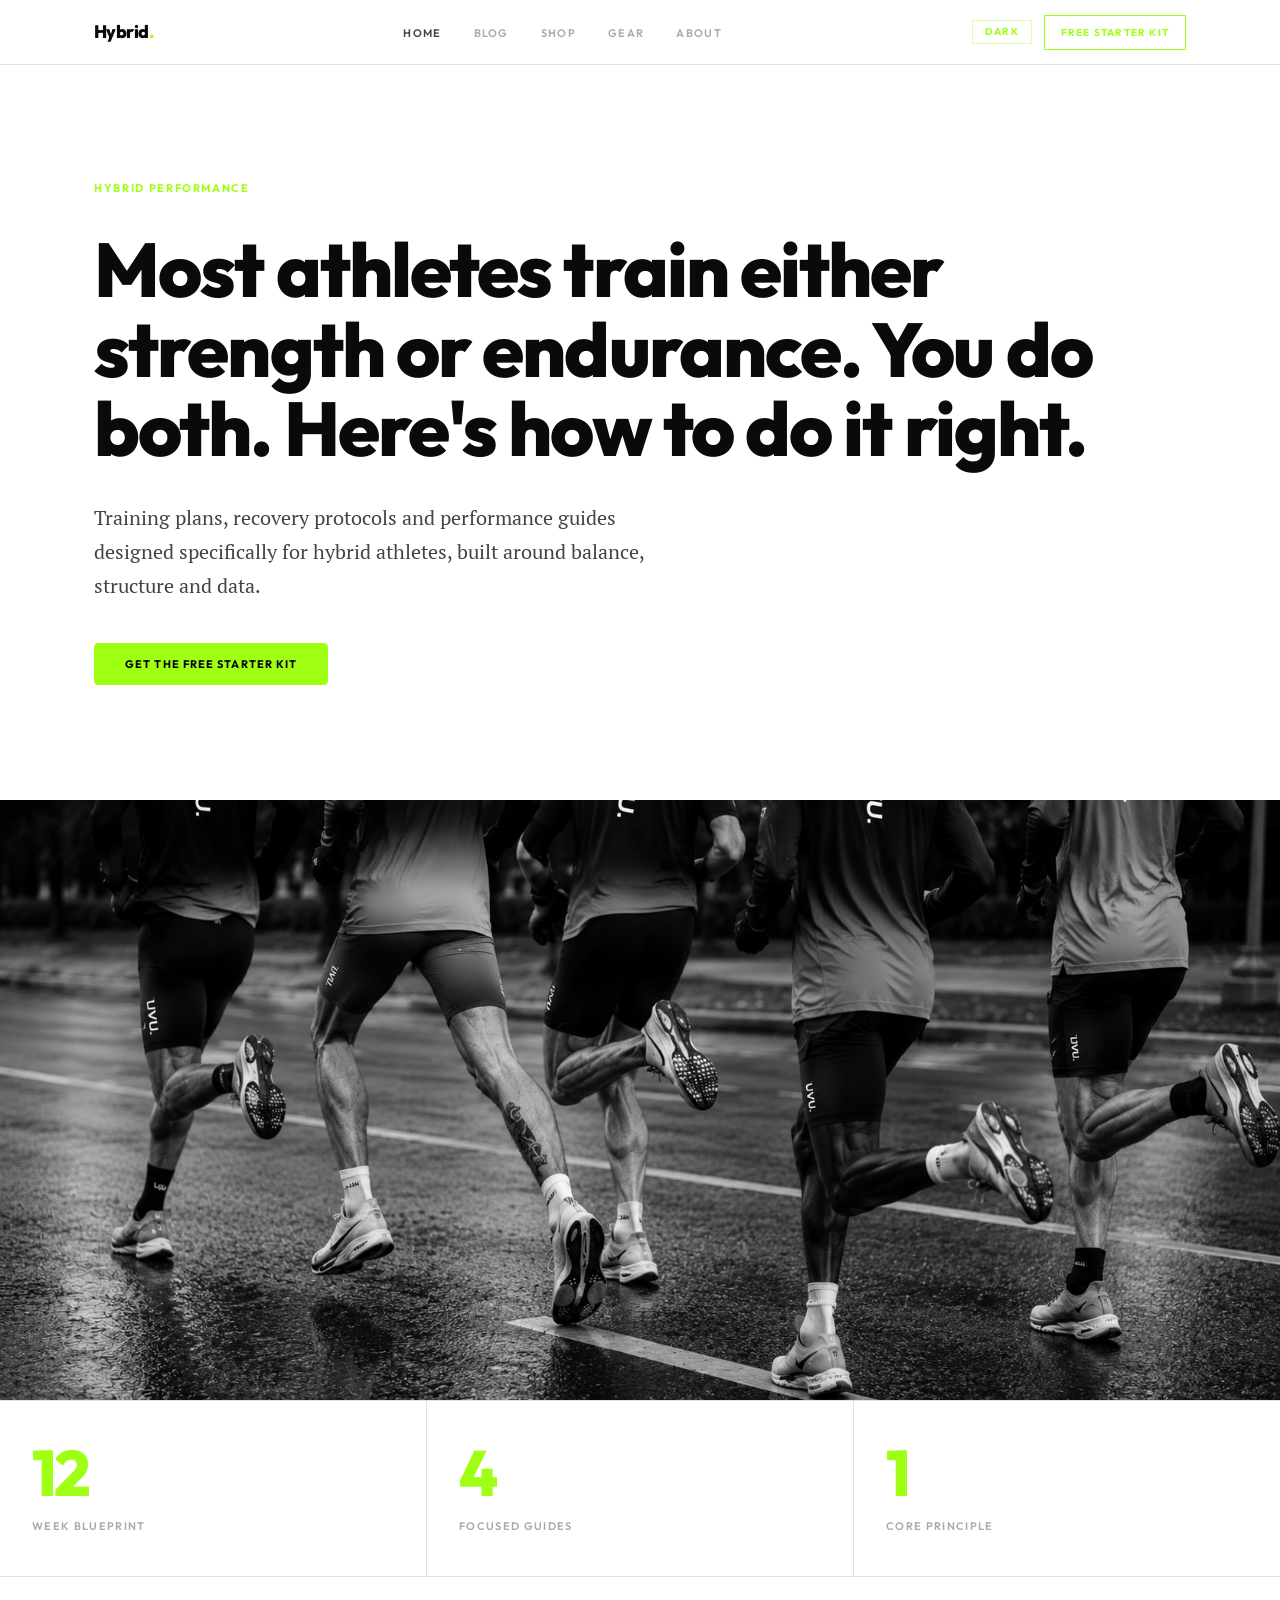
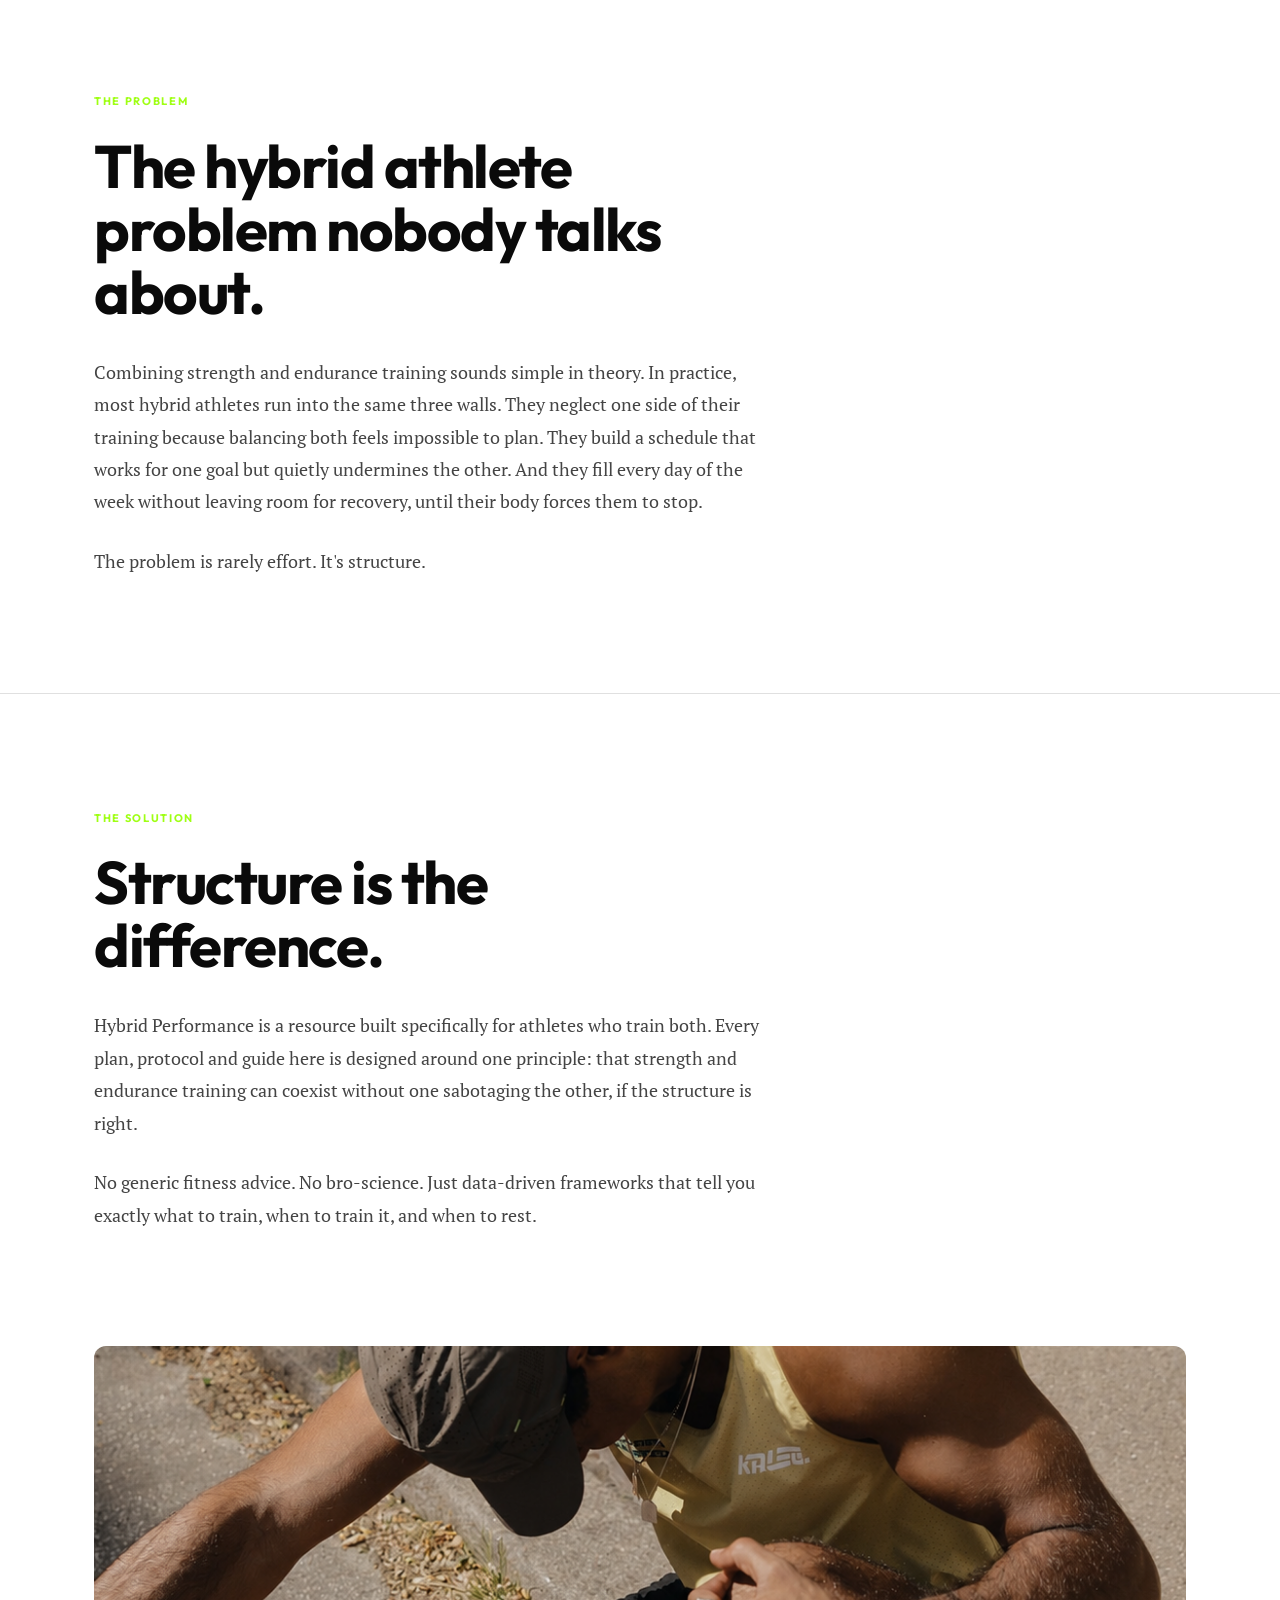
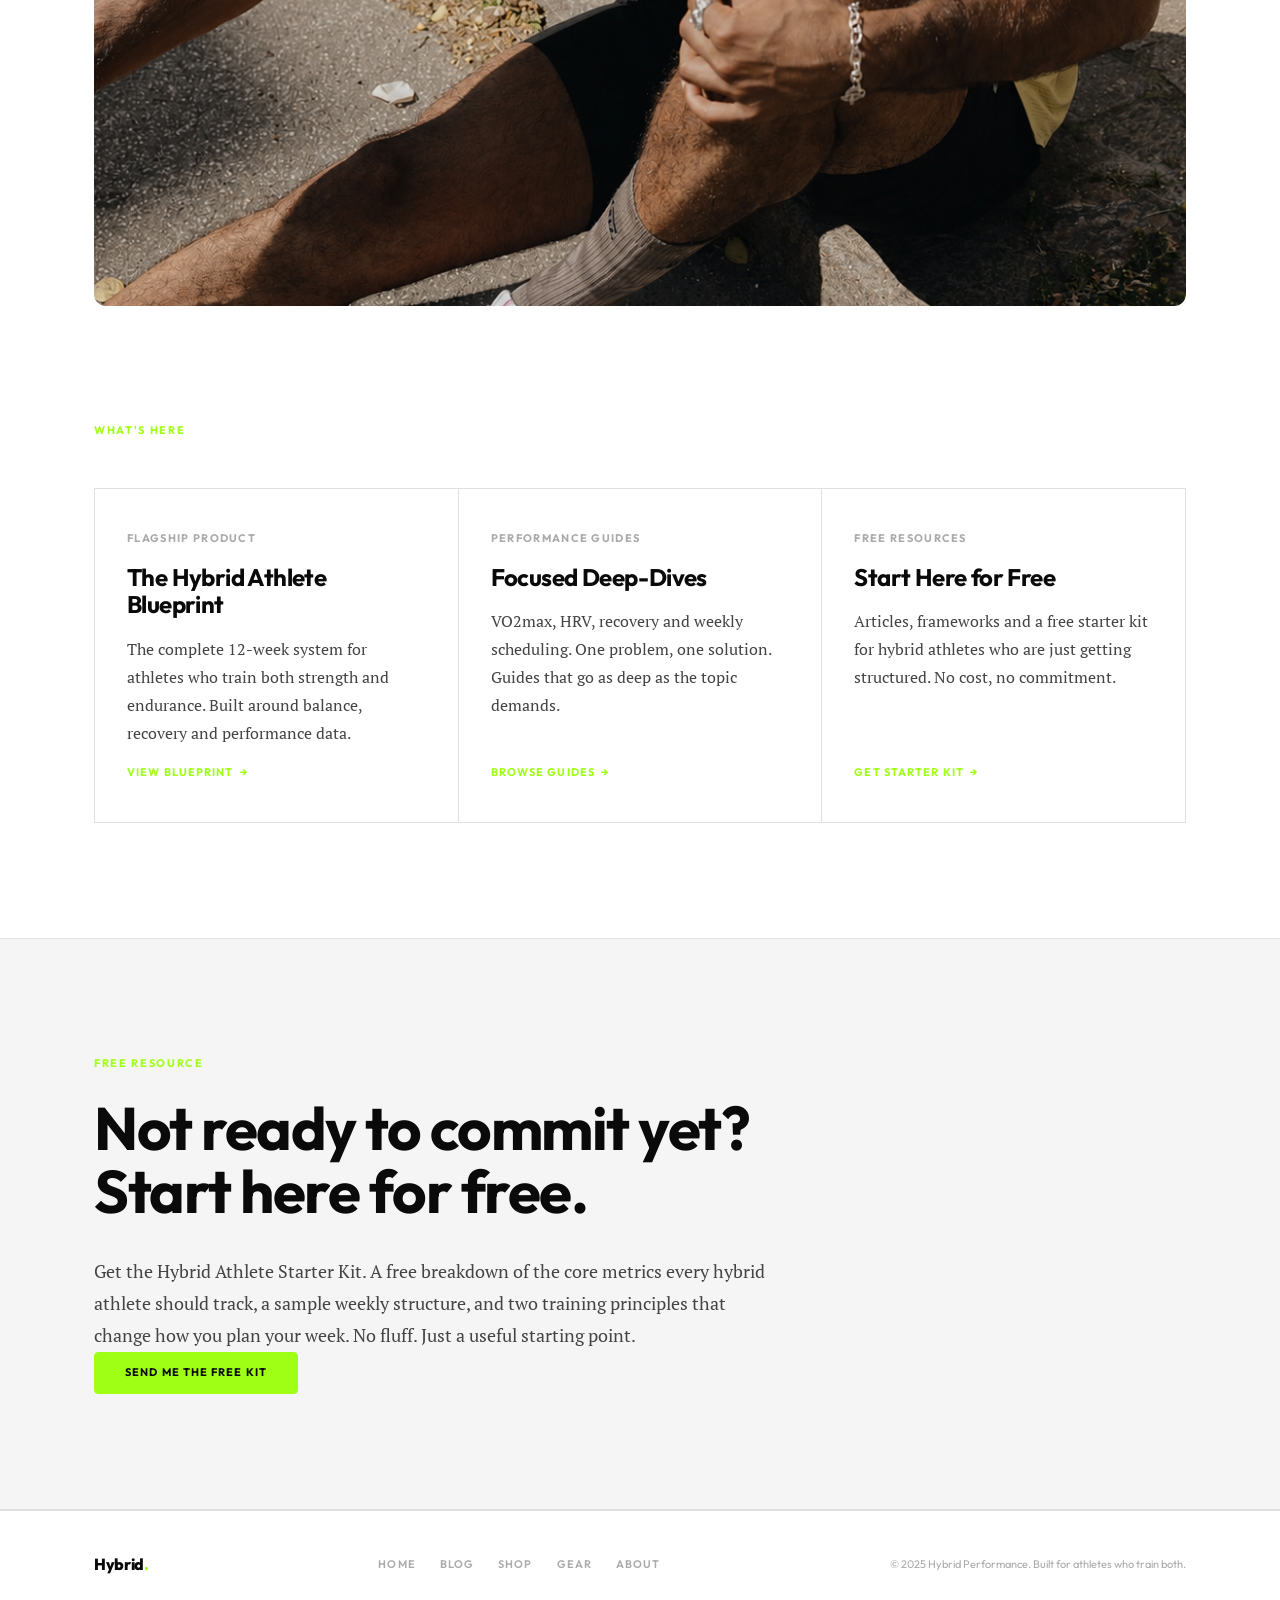
==== commit 326b58a6: "feat: add real images to homepage and blog pages - Replace hero placeholder with runners group image" ====
--- a/index.html
+++ b/index.html
@@ -65,8 +65,8 @@
     </div>
   </section>
 
-  <!-- HERO IMAGE PLACEHOLDER -->
-  <div class="img-placeholder img-placeholder-hero fade-in" style="border-left:none;border-right:none;border-radius:0;">[ Hero Image — athlete in action ]</div>
+  <!-- HERO IMAGE -->
+  <img src="images/image.png" alt="Hybrid athletes running together" class="hero-img fade-in" style="width:100%;display:block;object-fit:cover;max-height:600px;">
 
   <!-- STATS -->
   <div class="stat-row fade-in">
@@ -112,9 +112,9 @@
     </div>
   </section>
 
-  <!-- LIFESTYLE IMAGE PLACEHOLDER -->
+  <!-- LIFESTYLE IMAGE -->
   <div class="container fade-in" style="padding-bottom: var(--space-section);">
-    <div class="img-placeholder img-placeholder-wide">[ Lifestyle Image ]</div>
+    <img src="images/image4.png" alt="Hybrid athlete training" style="width:100%;display:block;object-fit:cover;border-radius:var(--radius-lg,12px);max-height:560px;">
   </div>
 
   <!-- PRODUCT TEASER -->
--- a/styles.css
+++ b/styles.css
@@ -206,12 +206,12 @@
   transition: background-color 0.2s;
 }
 .nav-mobile.open { display: flex; }
-.nav-mobile a {
+.nav-mobile > a {
   font-family: var(--font-display); font-size: var(--text-2xl); font-weight: 700;
   color: var(--text-faint); transition: color var(--duration-fast);
   padding: var(--space-4) 0; border-bottom: 1px solid var(--border);
 }
-.nav-mobile a:hover { color: var(--text-primary); }
+.nav-mobile > a:hover { color: var(--text-primary); }
 
 .nav-mobile-bottom {
   padding-top: var(--space-6);
